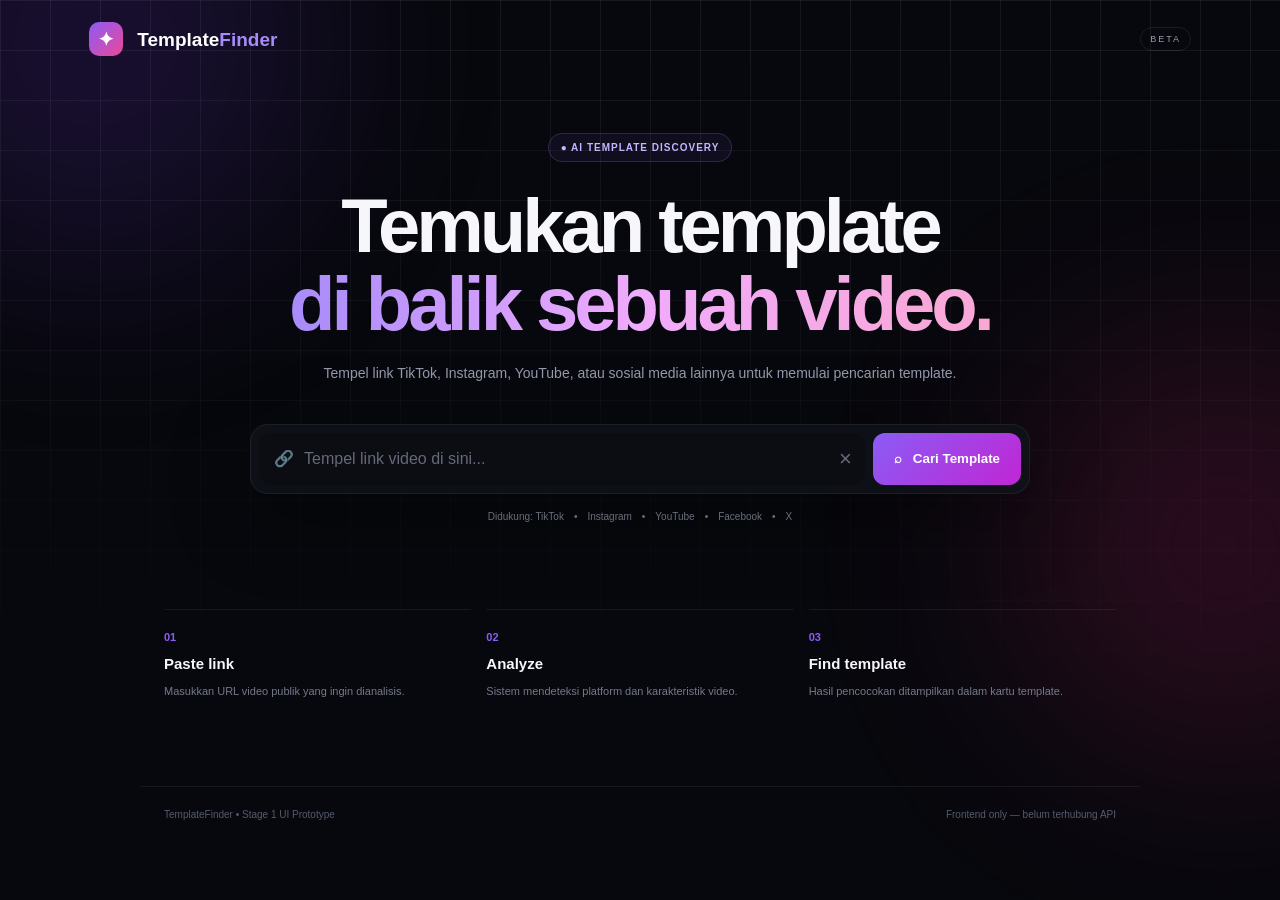
==== index.html @ 98e8b081 "Add files via upload" ====
<!doctype html>
<html lang="id">
<head>
<meta charset="utf-8">
<meta name="viewport" content="width=device-width,initial-scale=1">
<title>TemplateFinder</title>
<link rel="stylesheet" href="style.css">
</head>
<body>
<div class="glow g1"></div><div class="glow g2"></div>
<header><a class="brand" href="#"><b>✦</b> Template<span>Finder</span></a><small>BETA</small></header>
<main>
<section class="hero">
  <div class="badge">● AI TEMPLATE DISCOVERY</div>
  <h1>Temukan template<br><em>di balik sebuah video.</em></h1>
  <p>Tempel link TikTok, Instagram, YouTube, atau sosial media lainnya untuk memulai pencarian template.</p>
  <div class="search">
    <div class="input"><span>🔗</span><input id="url" placeholder="Tempel link video di sini..." autocomplete="off"><button id="clear">×</button></div>
    <button id="find">⌕ &nbsp; Cari Template</button>
  </div>
  <div class="supported">Didukung: TikTok　•　Instagram　•　YouTube　•　Facebook　•　X</div>
</section>

<section id="scanner" class="panel hidden">
  <div class="scanhead"><div><label>VIDEO ANALYZER</label><h2>Menganalisis video...</h2></div><strong id="pct">0%</strong></div>
  <div class="bar"><i id="bar"></i></div>
  <div class="steps"><span id="s1">◌ Membaca URL</span><span id="s2">◌ Mendeteksi platform</span><span id="s3">◌ Menganalisis gaya</span><span id="s4">◌ Mencari template</span></div>
</section>

<section id="results" class="hidden results">
  <div class="resulthead"><div><label>SEARCH RESULTS</label><h2>Template yang ditemukan</h2></div><b id="platform">VIDEO</b></div>
  <article class="match">
    <div class="preview"><span>PREVIEW</span><i>▶</i></div>
    <div class="info">
      <mark>✓ MATCH FOUND</mark><h3 id="name">Cinematic Beat Edit</h3>
      <p>Hasil demo tahap pertama. Pada tahap berikutnya, kartu ini akan terhubung ke backend dan database template.</p>
      <div class="meta"><div><small>KECOCOKAN</small><strong id="score">94%</strong></div><div><small>PLATFORM</small><strong id="tpl">CapCut</strong></div><div><small>JENIS</small><strong>Video Edit</strong></div></div>
      <button id="use">↗ Gunakan Template</button>
    </div>
  </article>
  <h3 class="similarTitle">Template serupa <small>Demo UI</small></h3>
  <div class="cards">
    <article><div class="mini m1"><b>92%</b></div><h4>Velocity Motion</h4><small>CapCut • Beat Edit</small></article>
    <article><div class="mini m2"><b>87%</b></div><h4>Flash Transition</h4><small>CapCut • Trending</small></article>
    <article><div class="mini m3"><b>81%</b></div><h4>Night Cinematic</h4><small>Template • Cinematic</small></article>
  </div>
</section>

<section class="how">
  <article><b>01</b><h3>Paste link</h3><p>Masukkan URL video publik yang ingin dianalisis.</p></article>
  <article><b>02</b><h3>Analyze</h3><p>Sistem mendeteksi platform dan karakteristik video.</p></article>
  <article><b>03</b><h3>Find template</h3><p>Hasil pencocokan ditampilkan dalam kartu template.</p></article>
</section>
</main>
<footer>TemplateFinder • Stage 1 UI Prototype <span>Frontend only — belum terhubung API</span></footer>
<div id="toast"></div>
<script src="script.js"></script>
</body>
</html>
---- style.css ----
*{box-sizing:border-box}body{margin:0;background:#07080d;color:#f7f7fb;font-family:Inter,Arial,sans-serif;min-height:100vh}body:before{content:"";position:fixed;inset:0;z-index:-2;background-image:linear-gradient(#fff1 1px,transparent 1px),linear-gradient(90deg,#fff1 1px,transparent 1px);background-size:50px 50px;mask-image:linear-gradient(#000,transparent 80%)}.glow{position:fixed;width:430px;height:430px;border-radius:50%;filter:blur(110px);opacity:.17;z-index:-1}.g1{background:#7c3aed;top:-170px;left:-120px}.g2{background:#db2777;right:-160px;top:330px}header{height:78px;max-width:1150px;margin:auto;padding:0 24px;display:flex;align-items:center;justify-content:space-between}.brand{color:#fff;text-decoration:none;font-size:19px;font-weight:800}.brand b{display:inline-grid;place-items:center;width:34px;height:34px;border-radius:10px;background:linear-gradient(135deg,#8b5cf6,#ec4899);margin-right:9px}.brand span{color:#a78bfa}header small{font-size:9px;letter-spacing:2px;color:#969bad;border:1px solid #ffffff16;border-radius:20px;padding:6px 9px}main{max-width:1000px;margin:auto;padding:55px 24px 75px}.hero{text-align:center;max-width:850px;margin:auto}.badge{display:inline-block;color:#c4b5fd;background:#8b5cf612;border:1px solid #a78bfa33;padding:8px 12px;border-radius:30px;font-size:10px;font-weight:800;letter-spacing:1px}.hero h1{font-size:clamp(42px,7vw,76px);line-height:1.02;letter-spacing:-4px;margin:25px 0 20px}.hero h1 em{font-style:normal;color:transparent;background:linear-gradient(90deg,#a78bfa,#f0abfc,#f9a8d4);background-clip:text}.hero>p{max-width:650px;margin:auto;color:#9298aa;line-height:1.7;font-size:14px}.search{display:flex;gap:8px;max-width:780px;margin:38px auto 16px;padding:8px;background:#10121ae8;border:1px solid #ffffff10;border-radius:18px;box-shadow:0 20px 80px #0006}.input{display:flex;align-items:center;flex:1;background:#0b0d13;border-radius:12px;border:1px solid transparent}.input:focus-within{border-color:#a78bfa55}.input span{padding-left:14px;opacity:.65}.input input{width:100%;padding:16px 10px;background:none;border:0;outline:0;color:white;font:inherit}.input input::placeholder{color:#646979}.input button{border:0;background:none;color:#656979;font-size:22px;padding:0 12px;cursor:pointer}.search>#find{border:0;border-radius:12px;padding:0 21px;background:linear-gradient(135deg,#8b5cf6,#c026d3);color:#fff;font-weight:800;cursor:pointer;min-height:52px}.supported{font-size:10px;color:#686e7e}.panel,.match{background:#10121ad9;border:1px solid #ffffff10;border-radius:20px}.panel{margin:70px auto 0;padding:25px;max-width:900px}.scanhead,.resulthead{display:flex;justify-content:space-between;align-items:end}.panel label,.results label{font-size:10px;letter-spacing:1.8px;color:#9b8bea;font-weight:800}.panel h2,.results h2{font-size:24px;margin:7px 0 0}.panel strong{font-size:24px}.bar{height:7px;background:#222532;border-radius:99px;margin:20px 0;overflow:hidden}.bar i{display:block;height:100%;width:0;background:linear-gradient(90deg,#8b5cf6,#ec4899);transition:.25s}.steps{display:grid;grid-template-columns:repeat(4,1fr);gap:8px;color:#686d7c;font-size:10px}.steps .active{color:#c4b5fd}.hidden{display:none!important}.results{max-width:900px;margin:70px auto 0}.resulthead{margin-bottom:18px}.resulthead>b,mark{font-size:9px;letter-spacing:1px;border-radius:20px;padding:7px 10px;background:#8b5cf612;color:#bba9ff;border:1px solid #8b5cf633}.match{display:grid;grid-template-columns:340px 1fr;gap:25px;padding:16px}.preview{min-height:360px;border-radius:14px;position:relative;overflow:hidden;background:linear-gradient(145deg,#17122c,#40134d 52%,#0c132b)}.preview:after{content:"";position:absolute;inset:0;background:radial-gradient(circle at 25% 30%,#c4b5fccc,transparent 4%),radial-gradient(circle at 70% 55%,#ec4899aa,transparent 20%),linear-gradient(120deg,transparent 30%,#fff1 31%,transparent 34%)}.preview>span{position:absolute;z-index:1;top:12px;left:12px;background:#0007;padding:6px 8px;border-radius:6px;font-size:9px;letter-spacing:1px}.preview i{position:absolute;z-index:1;inset:0;margin:auto;width:55px;height:55px;display:grid;place-items:center;border-radius:50%;background:#0007;font-style:normal}.info{padding:12px 5px}.info h3{font-size:27px;margin:18px 0 8px}.info p{color:#9298aa;font-size:13px;line-height:1.7}.meta{display:flex;gap:35px;margin:25px 0}.meta div{display:flex;flex-direction:column;gap:6px}.meta small{font-size:8px;color:#696e7d}.meta strong{font-size:14px}.info button{border:0;border-radius:11px;padding:13px 17px;background:#f4f1ff;color:#17131f;font-weight:800;cursor:pointer}.similarTitle{margin:40px 0 15px;font-size:17px}.similarTitle small{float:right;color:#6e7281;font-size:10px;font-weight:400}.cards{display:grid;grid-template-columns:repeat(3,1fr);gap:14px}.cards article{background:#10121ad9;border:1px solid #ffffff10;border-radius:15px;padding:9px}.mini{height:150px;border-radius:10px;position:relative;background:linear-gradient(145deg,#15182b,#59306c)}.m2{background:linear-gradient(145deg,#10283a,#742e55)}.m3{background:linear-gradient(145deg,#101724,#403c72)}.mini b{position:absolute;right:8px;top:8px;background:#0007;padding:5px 7px;border-radius:6px;font-size:10px}.cards h4{font-size:13px;margin:11px 4px 5px}.cards small{color:#777c8b;font-size:10px;margin:0 4px 7px;display:block}.how{display:grid;grid-template-columns:repeat(3,1fr);gap:15px;margin:85px auto 0}.how article{border-top:1px solid #ffffff10;padding-top:17px}.how b{color:#8b5cf6;font-size:11px}.how h3{font-size:15px;margin:10px 0 7px}.how p{color:#74798a;font-size:11px;line-height:1.6}footer{border-top:1px solid #ffffff10;max-width:1000px;margin:auto;padding:22px 24px 35px;color:#555b6c;font-size:10px;display:flex;justify-content:space-between}#toast{position:fixed;bottom:25px;left:50%;transform:translate(-50%,20px);opacity:0;background:#f5f2ff;color:#17131f;padding:11px 16px;border-radius:10px;font-size:12px;font-weight:700;transition:.25s;pointer-events:none}#toast.show{opacity:1;transform:translate(-50%,0)}@media(max-width:700px){main{padding-top:35px}.hero h1{letter-spacing:-2.5px}.search{flex-direction:column;background:transparent;border:0;box-shadow:none;padding:0}.input{min-height:56px;border:1px solid #ffffff10}.search>#find{min-height:52px}.steps{grid-template-columns:1fr 1fr;line-height:1.4}.match{grid-template-columns:1fr}.preview{min-height:300px}.cards{grid-template-columns:1fr 1fr}.cards article:last-child{display:none}.how{grid-template-columns:1fr;gap:24px;margin-top:60px}footer{flex-direction:column;gap:8px}.meta{gap:18px}.info h3{font-size:23px}}
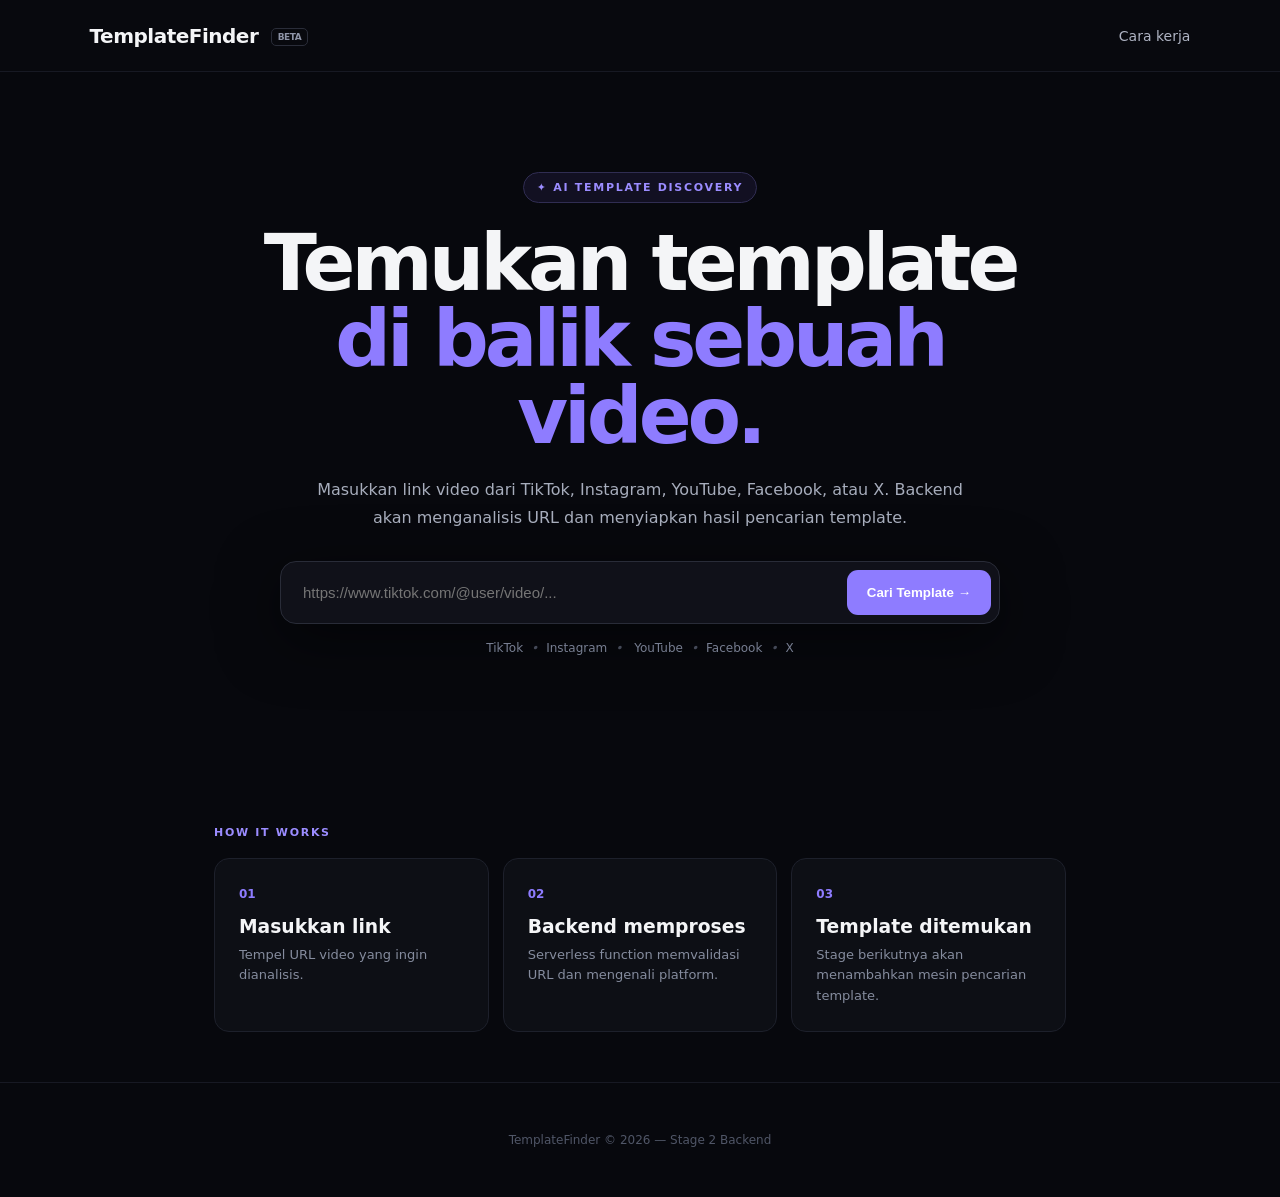
==== commit d6460d52: "Add files via upload" ====
--- a/index.html
+++ b/index.html
@@ -1,59 +1,80 @@
-<!doctype html>
+<!DOCTYPE html>
 <html lang="id">
 <head>
-<meta charset="utf-8">
-<meta name="viewport" content="width=device-width,initial-scale=1">
-<title>TemplateFinder</title>
-<link rel="stylesheet" href="style.css">
+  <meta charset="UTF-8">
+  <meta name="viewport" content="width=device-width, initial-scale=1.0">
+  <title>TemplateFinder — AI Template Discovery</title>
+  <link rel="stylesheet" href="style.css">
 </head>
 <body>
-<div class="glow g1"></div><div class="glow g2"></div>
-<header><a class="brand" href="#"><b>✦</b> Template<span>Finder</span></a><small>BETA</small></header>
-<main>
-<section class="hero">
-  <div class="badge">● AI TEMPLATE DISCOVERY</div>
-  <h1>Temukan template<br><em>di balik sebuah video.</em></h1>
-  <p>Tempel link TikTok, Instagram, YouTube, atau sosial media lainnya untuk memulai pencarian template.</p>
-  <div class="search">
-    <div class="input"><span>🔗</span><input id="url" placeholder="Tempel link video di sini..." autocomplete="off"><button id="clear">×</button></div>
-    <button id="find">⌕ &nbsp; Cari Template</button>
-  </div>
-  <div class="supported">Didukung: TikTok　•　Instagram　•　YouTube　•　Facebook　•　X</div>
-</section>
+  <header class="header">
+    <div class="brand">TemplateFinder <span>BETA</span></div>
+    <a href="#how" class="header-link">Cara kerja</a>
+  </header>
 
-<section id="scanner" class="panel hidden">
-  <div class="scanhead"><div><label>VIDEO ANALYZER</label><h2>Menganalisis video...</h2></div><strong id="pct">0%</strong></div>
-  <div class="bar"><i id="bar"></i></div>
-  <div class="steps"><span id="s1">◌ Membaca URL</span><span id="s2">◌ Mendeteksi platform</span><span id="s3">◌ Menganalisis gaya</span><span id="s4">◌ Mencari template</span></div>
-</section>
+  <main>
+    <section class="hero">
+      <div class="badge">✦ AI TEMPLATE DISCOVERY</div>
+      <h1>Temukan template<br><span>di balik sebuah video.</span></h1>
+      <p class="subtitle">
+        Masukkan link video dari TikTok, Instagram, YouTube, Facebook, atau X.
+        Backend akan menganalisis URL dan menyiapkan hasil pencarian template.
+      </p>
 
-<section id="results" class="hidden results">
-  <div class="resulthead"><div><label>SEARCH RESULTS</label><h2>Template yang ditemukan</h2></div><b id="platform">VIDEO</b></div>
-  <article class="match">
-    <div class="preview"><span>PREVIEW</span><i>▶</i></div>
-    <div class="info">
-      <mark>✓ MATCH FOUND</mark><h3 id="name">Cinematic Beat Edit</h3>
-      <p>Hasil demo tahap pertama. Pada tahap berikutnya, kartu ini akan terhubung ke backend dan database template.</p>
-      <div class="meta"><div><small>KECOCOKAN</small><strong id="score">94%</strong></div><div><small>PLATFORM</small><strong id="tpl">CapCut</strong></div><div><small>JENIS</small><strong>Video Edit</strong></div></div>
-      <button id="use">↗ Gunakan Template</button>
-    </div>
-  </article>
-  <h3 class="similarTitle">Template serupa <small>Demo UI</small></h3>
-  <div class="cards">
-    <article><div class="mini m1"><b>92%</b></div><h4>Velocity Motion</h4><small>CapCut • Beat Edit</small></article>
-    <article><div class="mini m2"><b>87%</b></div><h4>Flash Transition</h4><small>CapCut • Trending</small></article>
-    <article><div class="mini m3"><b>81%</b></div><h4>Night Cinematic</h4><small>Template • Cinematic</small></article>
-  </div>
-</section>
+      <form id="finderForm" class="search-box">
+        <input id="videoUrl" type="url" placeholder="https://www.tiktok.com/@user/video/..." autocomplete="off" required>
+        <button id="findBtn" type="submit">Cari Template <span>→</span></button>
+      </form>
 
-<section class="how">
-  <article><b>01</b><h3>Paste link</h3><p>Masukkan URL video publik yang ingin dianalisis.</p></article>
-  <article><b>02</b><h3>Analyze</h3><p>Sistem mendeteksi platform dan karakteristik video.</p></article>
-  <article><b>03</b><h3>Find template</h3><p>Hasil pencocokan ditampilkan dalam kartu template.</p></article>
-</section>
-</main>
-<footer>TemplateFinder • Stage 1 UI Prototype <span>Frontend only — belum terhubung API</span></footer>
-<div id="toast"></div>
-<script src="script.js"></script>
+      <div class="platforms">
+        <span>TikTok</span><i>•</i><span>Instagram</span><i>•</i>
+        <span>YouTube</span><i>•</i><span>Facebook</span><i>•</i><span>X</span>
+      </div>
+      <p id="error" class="error"></p>
+    </section>
+
+    <section id="scanner" class="scanner hidden">
+      <div class="section-label">ANALYZING VIDEO</div>
+      <div class="progress-wrap"><div id="progress" class="progress"></div></div>
+      <div class="scan-steps">
+        <div class="scan-step active" data-step="1"><b>01</b><span>Validasi URL</span></div>
+        <div class="scan-step" data-step="2"><b>02</b><span>Identifikasi platform</span></div>
+        <div class="scan-step" data-step="3"><b>03</b><span>Siapkan pencarian template</span></div>
+      </div>
+    </section>
+
+    <section id="result" class="result hidden">
+      <div class="section-label">ANALYSIS RESULT</div>
+      <div class="result-card">
+        <div class="result-icon">✓</div>
+        <div class="result-main">
+          <p class="muted">Platform terdeteksi</p>
+          <h2 id="platform">—</h2>
+          <p id="message" class="result-message">—</p>
+          <div class="chips">
+            <span id="templateStatus">READY FOR STAGE 3</span>
+            <span id="videoHost">—</span>
+          </div>
+        </div>
+      </div>
+      <div class="notice">
+        <strong>Stage 2 aktif.</strong>
+        Backend sekarang menerima URL melalui <code>/api/analyze</code>.
+        Pencarian template asli akan dihubungkan pada Stage 3 menggunakan sumber/API yang diizinkan.
+      </div>
+    </section>
+
+    <section id="how" class="how">
+      <div class="section-label">HOW IT WORKS</div>
+      <div class="how-grid">
+        <article><b>01</b><h3>Masukkan link</h3><p>Tempel URL video yang ingin dianalisis.</p></article>
+        <article><b>02</b><h3>Backend memproses</h3><p>Serverless function memvalidasi URL dan mengenali platform.</p></article>
+        <article><b>03</b><h3>Template ditemukan</h3><p>Stage berikutnya akan menambahkan mesin pencarian template.</p></article>
+      </div>
+    </section>
+  </main>
+
+  <footer>TemplateFinder © 2026 — Stage 2 Backend</footer>
+  <script src="script.js"></script>
 </body>
 </html>
--- a/style.css
+++ b/style.css
@@ -1 +1 @@
-*{box-sizing:border-box}body{margin:0;background:#07080d;color:#f7f7fb;font-family:Inter,Arial,sans-serif;min-height:100vh}body:before{content:"";position:fixed;inset:0;z-index:-2;background-image:linear-gradient(#fff1 1px,transparent 1px),linear-gradient(90deg,#fff1 1px,transparent 1px);background-size:50px 50px;mask-image:linear-gradient(#000,transparent 80%)}.glow{position:fixed;width:430px;height:430px;border-radius:50%;filter:blur(110px);opacity:.17;z-index:-1}.g1{background:#7c3aed;top:-170px;left:-120px}.g2{background:#db2777;right:-160px;top:330px}header{height:78px;max-width:1150px;margin:auto;padding:0 24px;display:flex;align-items:center;justify-content:space-between}.brand{color:#fff;text-decoration:none;font-size:19px;font-weight:800}.brand b{display:inline-grid;place-items:center;width:34px;height:34px;border-radius:10px;background:linear-gradient(135deg,#8b5cf6,#ec4899);margin-right:9px}.brand span{color:#a78bfa}header small{font-size:9px;letter-spacing:2px;color:#969bad;border:1px solid #ffffff16;border-radius:20px;padding:6px 9px}main{max-width:1000px;margin:auto;padding:55px 24px 75px}.hero{text-align:center;max-width:850px;margin:auto}.badge{display:inline-block;color:#c4b5fd;background:#8b5cf612;border:1px solid #a78bfa33;padding:8px 12px;border-radius:30px;font-size:10px;font-weight:800;letter-spacing:1px}.hero h1{font-size:clamp(42px,7vw,76px);line-height:1.02;letter-spacing:-4px;margin:25px 0 20px}.hero h1 em{font-style:normal;color:transparent;background:linear-gradient(90deg,#a78bfa,#f0abfc,#f9a8d4);background-clip:text}.hero>p{max-width:650px;margin:auto;color:#9298aa;line-height:1.7;font-size:14px}.search{display:flex;gap:8px;max-width:780px;margin:38px auto 16px;padding:8px;background:#10121ae8;border:1px solid #ffffff10;border-radius:18px;box-shadow:0 20px 80px #0006}.input{display:flex;align-items:center;flex:1;background:#0b0d13;border-radius:12px;border:1px solid transparent}.input:focus-within{border-color:#a78bfa55}.input span{padding-left:14px;opacity:.65}.input input{width:100%;padding:16px 10px;background:none;border:0;outline:0;color:white;font:inherit}.input input::placeholder{color:#646979}.input button{border:0;background:none;color:#656979;font-size:22px;padding:0 12px;cursor:pointer}.search>#find{border:0;border-radius:12px;padding:0 21px;background:linear-gradient(135deg,#8b5cf6,#c026d3);color:#fff;font-weight:800;cursor:pointer;min-height:52px}.supported{font-size:10px;color:#686e7e}.panel,.match{background:#10121ad9;border:1px solid #ffffff10;border-radius:20px}.panel{margin:70px auto 0;padding:25px;max-width:900px}.scanhead,.resulthead{display:flex;justify-content:space-between;align-items:end}.panel label,.results label{font-size:10px;letter-spacing:1.8px;color:#9b8bea;font-weight:800}.panel h2,.results h2{font-size:24px;margin:7px 0 0}.panel strong{font-size:24px}.bar{height:7px;background:#222532;border-radius:99px;margin:20px 0;overflow:hidden}.bar i{display:block;height:100%;width:0;background:linear-gradient(90deg,#8b5cf6,#ec4899);transition:.25s}.steps{display:grid;grid-template-columns:repeat(4,1fr);gap:8px;color:#686d7c;font-size:10px}.steps .active{color:#c4b5fd}.hidden{display:none!important}.results{max-width:900px;margin:70px auto 0}.resulthead{margin-bottom:18px}.resulthead>b,mark{font-size:9px;letter-spacing:1px;border-radius:20px;padding:7px 10px;background:#8b5cf612;color:#bba9ff;border:1px solid #8b5cf633}.match{display:grid;grid-template-columns:340px 1fr;gap:25px;padding:16px}.preview{min-height:360px;border-radius:14px;position:relative;overflow:hidden;background:linear-gradient(145deg,#17122c,#40134d 52%,#0c132b)}.preview:after{content:"";position:absolute;inset:0;background:radial-gradient(circle at 25% 30%,#c4b5fccc,transparent 4%),radial-gradient(circle at 70% 55%,#ec4899aa,transparent 20%),linear-gradient(120deg,transparent 30%,#fff1 31%,transparent 34%)}.preview>span{position:absolute;z-index:1;top:12px;left:12px;background:#0007;padding:6px 8px;border-radius:6px;font-size:9px;letter-spacing:1px}.preview i{position:absolute;z-index:1;inset:0;margin:auto;width:55px;height:55px;display:grid;place-items:center;border-radius:50%;background:#0007;font-style:normal}.info{padding:12px 5px}.info h3{font-size:27px;margin:18px 0 8px}.info p{color:#9298aa;font-size:13px;line-height:1.7}.meta{display:flex;gap:35px;margin:25px 0}.meta div{display:flex;flex-direction:column;gap:6px}.meta small{font-size:8px;color:#696e7d}.meta strong{font-size:14px}.info button{border:0;border-radius:11px;padding:13px 17px;background:#f4f1ff;color:#17131f;font-weight:800;cursor:pointer}.similarTitle{margin:40px 0 15px;font-size:17px}.similarTitle small{float:right;color:#6e7281;font-size:10px;font-weight:400}.cards{display:grid;grid-template-columns:repeat(3,1fr);gap:14px}.cards article{background:#10121ad9;border:1px solid #ffffff10;border-radius:15px;padding:9px}.mini{height:150px;border-radius:10px;position:relative;background:linear-gradient(145deg,#15182b,#59306c)}.m2{background:linear-gradient(145deg,#10283a,#742e55)}.m3{background:linear-gradient(145deg,#101724,#403c72)}.mini b{position:absolute;right:8px;top:8px;background:#0007;padding:5px 7px;border-radius:6px;font-size:10px}.cards h4{font-size:13px;margin:11px 4px 5px}.cards small{color:#777c8b;font-size:10px;margin:0 4px 7px;display:block}.how{display:grid;grid-template-columns:repeat(3,1fr);gap:15px;margin:85px auto 0}.how article{border-top:1px solid #ffffff10;padding-top:17px}.how b{color:#8b5cf6;font-size:11px}.how h3{font-size:15px;margin:10px 0 7px}.how p{color:#74798a;font-size:11px;line-height:1.6}footer{border-top:1px solid #ffffff10;max-width:1000px;margin:auto;padding:22px 24px 35px;color:#555b6c;font-size:10px;display:flex;justify-content:space-between}#toast{position:fixed;bottom:25px;left:50%;transform:translate(-50%,20px);opacity:0;background:#f5f2ff;color:#17131f;padding:11px 16px;border-radius:10px;font-size:12px;font-weight:700;transition:.25s;pointer-events:none}#toast.show{opacity:1;transform:translate(-50%,0)}@media(max-width:700px){main{padding-top:35px}.hero h1{letter-spacing:-2.5px}.search{flex-direction:column;background:transparent;border:0;box-shadow:none;padding:0}.input{min-height:56px;border:1px solid #ffffff10}.search>#find{min-height:52px}.steps{grid-template-columns:1fr 1fr;line-height:1.4}.match{grid-template-columns:1fr}.preview{min-height:300px}.cards{grid-template-columns:1fr 1fr}.cards article:last-child{display:none}.how{grid-template-columns:1fr;gap:24px;margin-top:60px}footer{flex-direction:column;gap:8px}.meta{gap:18px}.info h3{font-size:23px}}
+*{box-sizing:border-box}html{scroll-behavior:smooth}body{margin:0;background:#07080d;color:#f4f5f7;font-family:Inter,system-ui,-apple-system,Segoe UI,sans-serif}.header{height:72px;padding:0 7%;display:flex;align-items:center;justify-content:space-between;border-bottom:1px solid #171923;background:#08090e}.brand{font-size:20px;font-weight:800;letter-spacing:-.5px}.brand span{font-size:9px;color:#8e94a7;border:1px solid #2a2d39;padding:3px 6px;border-radius:5px;margin-left:6px;vertical-align:middle}.header-link{color:#aeb3c2;text-decoration:none;font-size:14px}.hero{max-width:900px;margin:0 auto;padding:100px 24px 70px;text-align:center}.badge,.section-label{display:inline-block;color:#9b8cff;font-size:11px;font-weight:800;letter-spacing:1.7px}.badge{padding:8px 13px;border:1px solid #302d52;border-radius:999px;background:#121022}.hero h1{font-size:clamp(42px,7vw,78px);line-height:.98;letter-spacing:-4px;margin:22px 0}.hero h1 span{color:#8e7cff}.subtitle{max-width:680px;margin:0 auto 30px;color:#a7adbc;line-height:1.7;font-size:16px}.search-box{display:flex;gap:10px;max-width:720px;margin:auto;padding:8px;background:#101119;border:1px solid #292c38;border-radius:16px;box-shadow:0 15px 60px #0008}.search-box input{flex:1;min-width:0;background:transparent;border:0;outline:0;color:#fff;padding:14px;font-size:15px}.search-box button{border:0;border-radius:11px;padding:0 20px;background:#8e7cff;color:#fff;font-weight:800;cursor:pointer}.search-box button:disabled{opacity:.55;cursor:wait}.platforms{margin-top:17px;color:#777e91;font-size:12px}.platforms i{margin:0 8px;color:#444957}.error{min-height:20px;color:#ff7373;font-size:13px}.scanner,.result,.how{max-width:900px;margin:0 auto;padding:50px 24px}.progress-wrap{height:6px;background:#171923;border-radius:99px;margin:18px 0 25px;overflow:hidden}.progress{height:100%;width:0;background:#8e7cff;transition:width .4s}.scan-steps{display:grid;grid-template-columns:repeat(3,1fr);gap:12px}.scan-step{padding:18px;background:#0e1017;border:1px solid #1c1f2a;border-radius:13px;color:#555d70}.scan-step b{display:block;font-size:11px;margin-bottom:8px}.scan-step.active{color:#eee;border-color:#3b3760}.hidden{display:none}.result-card{display:flex;gap:18px;margin-top:18px;padding:24px;border:1px solid #242735;border-radius:18px;background:linear-gradient(145deg,#11131c,#0b0d13)}.result-icon{width:46px;height:46px;display:grid;place-items:center;border-radius:13px;background:#211e3b;color:#a99dff;font-size:22px}.muted{color:#747b8d;font-size:12px;margin:0 0 5px}.result h2{margin:0 0 8px;font-size:27px}.result-message{color:#b3b8c6;margin:0;line-height:1.6}.chips{display:flex;gap:8px;margin-top:15px;flex-wrap:wrap}.chips span{font-size:10px;font-weight:800;letter-spacing:.8px;color:#a99dff;border:1px solid #353052;border-radius:999px;padding:7px 10px}.notice{margin-top:12px;padding:16px;border-radius:13px;background:#0c0e15;color:#9198aa;line-height:1.6;font-size:13px}.notice strong{color:#fff}.notice code{color:#c3bcff}.how-grid{display:grid;grid-template-columns:repeat(3,1fr);gap:14px;margin-top:18px}.how-grid article{padding:24px;border:1px solid #1d202b;border-radius:15px;background:#0d0f15}.how-grid b{color:#8e7cff;font-size:12px}.how-grid h3{margin:14px 0 8px}.how-grid p{color:#858c9e;line-height:1.6;font-size:13px;margin:0}footer{text-align:center;color:#505667;font-size:12px;padding:50px 20px;border-top:1px solid #171923}@media(max-width:650px){.hero{padding-top:70px}.hero h1{letter-spacing:-2.5px}.search-box{flex-direction:column}.search-box button{height:48px}.scan-steps,.how-grid{grid-template-columns:1fr}.header{padding:0 5%}.header-link{display:none}}
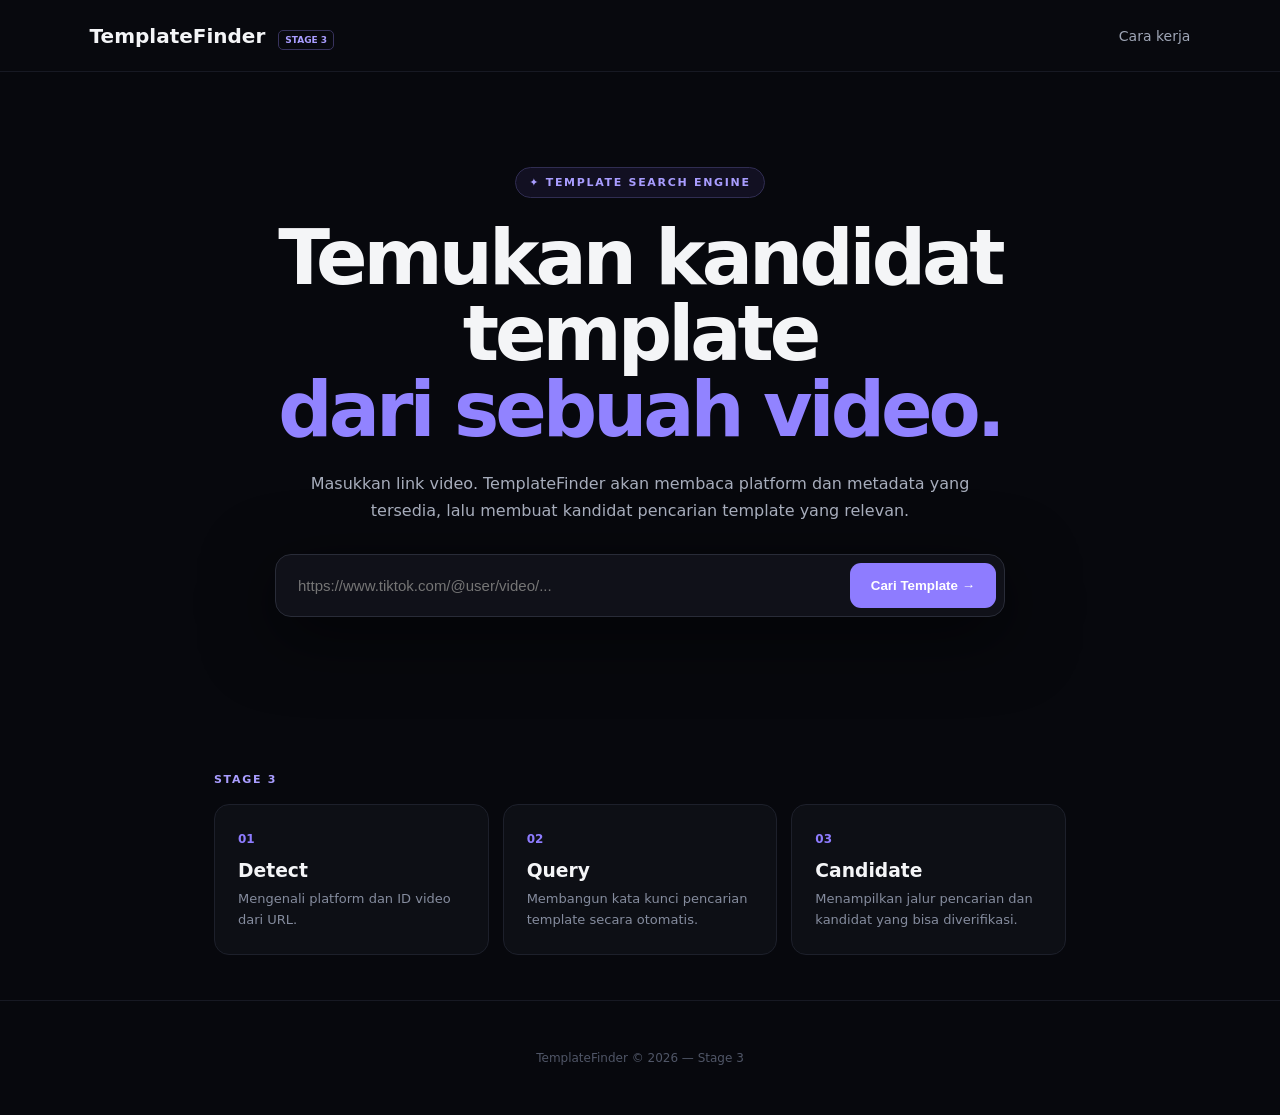
==== commit 174d6ba2: "Add files via upload" ====
--- a/index.html
+++ b/index.html
@@ -3,78 +3,78 @@
 <head>
   <meta charset="UTF-8">
   <meta name="viewport" content="width=device-width, initial-scale=1.0">
-  <title>TemplateFinder — AI Template Discovery</title>
+  <title>TemplateFinder — Template Search Engine</title>
   <link rel="stylesheet" href="style.css">
 </head>
 <body>
-  <header class="header">
-    <div class="brand">TemplateFinder <span>BETA</span></div>
-    <a href="#how" class="header-link">Cara kerja</a>
-  </header>
+<header class="header">
+  <div class="brand">TemplateFinder <span>STAGE 3</span></div>
+  <a href="#how">Cara kerja</a>
+</header>
 
-  <main>
-    <section class="hero">
-      <div class="badge">✦ AI TEMPLATE DISCOVERY</div>
-      <h1>Temukan template<br><span>di balik sebuah video.</span></h1>
-      <p class="subtitle">
-        Masukkan link video dari TikTok, Instagram, YouTube, Facebook, atau X.
-        Backend akan menganalisis URL dan menyiapkan hasil pencarian template.
-      </p>
+<main>
+<section class="hero">
+  <div class="badge">✦ TEMPLATE SEARCH ENGINE</div>
+  <h1>Temukan kandidat template<br><span>dari sebuah video.</span></h1>
+  <p class="subtitle">
+    Masukkan link video. TemplateFinder akan membaca platform dan metadata yang tersedia,
+    lalu membuat kandidat pencarian template yang relevan.
+  </p>
 
-      <form id="finderForm" class="search-box">
-        <input id="videoUrl" type="url" placeholder="https://www.tiktok.com/@user/video/..." autocomplete="off" required>
-        <button id="findBtn" type="submit">Cari Template <span>→</span></button>
-      </form>
+  <form id="finderForm" class="search-box">
+    <input id="videoUrl" type="url" placeholder="https://www.tiktok.com/@user/video/..." required>
+    <button id="findBtn" type="submit">Cari Template <span>→</span></button>
+  </form>
+  <p id="error" class="error"></p>
+</section>
 
-      <div class="platforms">
-        <span>TikTok</span><i>•</i><span>Instagram</span><i>•</i>
-        <span>YouTube</span><i>•</i><span>Facebook</span><i>•</i><span>X</span>
-      </div>
-      <p id="error" class="error"></p>
-    </section>
+<section id="scanner" class="scanner hidden">
+  <div class="section-label">SEARCHING CANDIDATES</div>
+  <div class="progress-wrap"><div id="progress"></div></div>
+  <div class="scan-steps">
+    <div class="scan-step active" data-step="1"><b>01</b><span>Validasi video</span></div>
+    <div class="scan-step" data-step="2"><b>02</b><span>Ambil metadata</span></div>
+    <div class="scan-step" data-step="3"><b>03</b><span>Bangun query template</span></div>
+  </div>
+</section>
 
-    <section id="scanner" class="scanner hidden">
-      <div class="section-label">ANALYZING VIDEO</div>
-      <div class="progress-wrap"><div id="progress" class="progress"></div></div>
-      <div class="scan-steps">
-        <div class="scan-step active" data-step="1"><b>01</b><span>Validasi URL</span></div>
-        <div class="scan-step" data-step="2"><b>02</b><span>Identifikasi platform</span></div>
-        <div class="scan-step" data-step="3"><b>03</b><span>Siapkan pencarian template</span></div>
-      </div>
-    </section>
+<section id="result" class="result hidden">
+  <div class="section-label">SEARCH RESULT</div>
+  <div class="source-card">
+    <div class="source-icon">✓</div>
+    <div>
+      <small>PLATFORM</small>
+      <h2 id="platform">—</h2>
+      <p id="sourceMessage">—</p>
+    </div>
+  </div>
 
-    <section id="result" class="result hidden">
-      <div class="section-label">ANALYSIS RESULT</div>
-      <div class="result-card">
-        <div class="result-icon">✓</div>
-        <div class="result-main">
-          <p class="muted">Platform terdeteksi</p>
-          <h2 id="platform">—</h2>
-          <p id="message" class="result-message">—</p>
-          <div class="chips">
-            <span id="templateStatus">READY FOR STAGE 3</span>
-            <span id="videoHost">—</span>
-          </div>
-        </div>
-      </div>
-      <div class="notice">
-        <strong>Stage 2 aktif.</strong>
-        Backend sekarang menerima URL melalui <code>/api/analyze</code>.
-        Pencarian template asli akan dihubungkan pada Stage 3 menggunakan sumber/API yang diizinkan.
-      </div>
-    </section>
+  <div class="query-card">
+    <small>GENERATED SEARCH QUERY</small>
+    <div id="query" class="query">—</div>
+    <button id="copyQuery">Copy Query</button>
+  </div>
 
-    <section id="how" class="how">
-      <div class="section-label">HOW IT WORKS</div>
-      <div class="how-grid">
-        <article><b>01</b><h3>Masukkan link</h3><p>Tempel URL video yang ingin dianalisis.</p></article>
-        <article><b>02</b><h3>Backend memproses</h3><p>Serverless function memvalidasi URL dan mengenali platform.</p></article>
-        <article><b>03</b><h3>Template ditemukan</h3><p>Stage berikutnya akan menambahkan mesin pencarian template.</p></article>
-      </div>
-    </section>
-  </main>
+  <div class="candidate-grid" id="candidates"></div>
 
-  <footer>TemplateFinder © 2026 — Stage 2 Backend</footer>
-  <script src="script.js"></script>
+  <div class="notice">
+    <strong>Catatan Stage 3:</strong> sistem ini membuat kandidat pencarian berdasarkan URL dan
+    metadata yang tersedia. Untuk pencocokan video-ke-template secara otomatis, Stage 4 akan
+    menambahkan analisis visual/audio dan koneksi ke provider template yang memiliki API/akses yang sah.
+  </div>
+</section>
+
+<section id="how" class="how">
+  <div class="section-label">STAGE 3</div>
+  <div class="how-grid">
+    <article><b>01</b><h3>Detect</h3><p>Mengenali platform dan ID video dari URL.</p></article>
+    <article><b>02</b><h3>Query</h3><p>Membangun kata kunci pencarian template secara otomatis.</p></article>
+    <article><b>03</b><h3>Candidate</h3><p>Menampilkan jalur pencarian dan kandidat yang bisa diverifikasi.</p></article>
+  </div>
+</section>
+</main>
+
+<footer>TemplateFinder © 2026 — Stage 3</footer>
+<script src="script.js"></script>
 </body>
 </html>
--- a/style.css
+++ b/style.css
@@ -1 +1 @@
-*{box-sizing:border-box}html{scroll-behavior:smooth}body{margin:0;background:#07080d;color:#f4f5f7;font-family:Inter,system-ui,-apple-system,Segoe UI,sans-serif}.header{height:72px;padding:0 7%;display:flex;align-items:center;justify-content:space-between;border-bottom:1px solid #171923;background:#08090e}.brand{font-size:20px;font-weight:800;letter-spacing:-.5px}.brand span{font-size:9px;color:#8e94a7;border:1px solid #2a2d39;padding:3px 6px;border-radius:5px;margin-left:6px;vertical-align:middle}.header-link{color:#aeb3c2;text-decoration:none;font-size:14px}.hero{max-width:900px;margin:0 auto;padding:100px 24px 70px;text-align:center}.badge,.section-label{display:inline-block;color:#9b8cff;font-size:11px;font-weight:800;letter-spacing:1.7px}.badge{padding:8px 13px;border:1px solid #302d52;border-radius:999px;background:#121022}.hero h1{font-size:clamp(42px,7vw,78px);line-height:.98;letter-spacing:-4px;margin:22px 0}.hero h1 span{color:#8e7cff}.subtitle{max-width:680px;margin:0 auto 30px;color:#a7adbc;line-height:1.7;font-size:16px}.search-box{display:flex;gap:10px;max-width:720px;margin:auto;padding:8px;background:#101119;border:1px solid #292c38;border-radius:16px;box-shadow:0 15px 60px #0008}.search-box input{flex:1;min-width:0;background:transparent;border:0;outline:0;color:#fff;padding:14px;font-size:15px}.search-box button{border:0;border-radius:11px;padding:0 20px;background:#8e7cff;color:#fff;font-weight:800;cursor:pointer}.search-box button:disabled{opacity:.55;cursor:wait}.platforms{margin-top:17px;color:#777e91;font-size:12px}.platforms i{margin:0 8px;color:#444957}.error{min-height:20px;color:#ff7373;font-size:13px}.scanner,.result,.how{max-width:900px;margin:0 auto;padding:50px 24px}.progress-wrap{height:6px;background:#171923;border-radius:99px;margin:18px 0 25px;overflow:hidden}.progress{height:100%;width:0;background:#8e7cff;transition:width .4s}.scan-steps{display:grid;grid-template-columns:repeat(3,1fr);gap:12px}.scan-step{padding:18px;background:#0e1017;border:1px solid #1c1f2a;border-radius:13px;color:#555d70}.scan-step b{display:block;font-size:11px;margin-bottom:8px}.scan-step.active{color:#eee;border-color:#3b3760}.hidden{display:none}.result-card{display:flex;gap:18px;margin-top:18px;padding:24px;border:1px solid #242735;border-radius:18px;background:linear-gradient(145deg,#11131c,#0b0d13)}.result-icon{width:46px;height:46px;display:grid;place-items:center;border-radius:13px;background:#211e3b;color:#a99dff;font-size:22px}.muted{color:#747b8d;font-size:12px;margin:0 0 5px}.result h2{margin:0 0 8px;font-size:27px}.result-message{color:#b3b8c6;margin:0;line-height:1.6}.chips{display:flex;gap:8px;margin-top:15px;flex-wrap:wrap}.chips span{font-size:10px;font-weight:800;letter-spacing:.8px;color:#a99dff;border:1px solid #353052;border-radius:999px;padding:7px 10px}.notice{margin-top:12px;padding:16px;border-radius:13px;background:#0c0e15;color:#9198aa;line-height:1.6;font-size:13px}.notice strong{color:#fff}.notice code{color:#c3bcff}.how-grid{display:grid;grid-template-columns:repeat(3,1fr);gap:14px;margin-top:18px}.how-grid article{padding:24px;border:1px solid #1d202b;border-radius:15px;background:#0d0f15}.how-grid b{color:#8e7cff;font-size:12px}.how-grid h3{margin:14px 0 8px}.how-grid p{color:#858c9e;line-height:1.6;font-size:13px;margin:0}footer{text-align:center;color:#505667;font-size:12px;padding:50px 20px;border-top:1px solid #171923}@media(max-width:650px){.hero{padding-top:70px}.hero h1{letter-spacing:-2.5px}.search-box{flex-direction:column}.search-box button{height:48px}.scan-steps,.how-grid{grid-template-columns:1fr}.header{padding:0 5%}.header-link{display:none}}+*{box-sizing:border-box}html{scroll-behavior:smooth}body{margin:0;background:#07080d;color:#f4f5f7;font-family:Inter,system-ui,-apple-system,Segoe UI,sans-serif}.header{height:72px;padding:0 7%;display:flex;align-items:center;justify-content:space-between;border-bottom:1px solid #171923;background:#08090e}.brand{font-size:20px;font-weight:800}.brand span{font-size:9px;color:#a99dff;border:1px solid #38335e;padding:4px 6px;border-radius:5px;margin-left:6px}.header a{color:#9ea5b5;text-decoration:none;font-size:14px}.hero{max-width:900px;margin:auto;padding:95px 24px 65px;text-align:center}.badge,.section-label{color:#a99dff;font-size:11px;font-weight:800;letter-spacing:1.7px}.badge{display:inline-block;padding:8px 13px;border:1px solid #302d52;border-radius:999px;background:#121022}.hero h1{font-size:clamp(42px,7vw,76px);line-height:1;letter-spacing:-4px;margin:22px 0}.hero h1 span{color:#9183ff}.subtitle{max-width:690px;margin:0 auto 30px;color:#a7adbc;line-height:1.7}.search-box{display:flex;gap:10px;max-width:730px;margin:auto;padding:8px;background:#101119;border:1px solid #292c38;border-radius:16px;box-shadow:0 18px 70px #0009}.search-box input{flex:1;min-width:0;background:transparent;border:0;outline:0;color:#fff;padding:14px;font-size:15px}.search-box button,.query-card button{border:0;border-radius:11px;background:#8e7cff;color:#fff;font-weight:800;cursor:pointer}.search-box button{padding:0 21px}.search-box button:disabled{opacity:.5}.error{min-height:20px;color:#ff7777;font-size:13px}.scanner,.result,.how{max-width:900px;margin:auto;padding:45px 24px}.progress-wrap{height:6px;background:#171923;border-radius:99px;overflow:hidden;margin:18px 0 25px}.progress-wrap div{height:100%;width:0;background:#8e7cff;transition:width .4s}.scan-steps{display:grid;grid-template-columns:repeat(3,1fr);gap:12px}.scan-step{padding:18px;border:1px solid #1c1f2a;border-radius:13px;background:#0e1017;color:#565e70}.scan-step.active{border-color:#3b3760;color:#eee}.scan-step b{display:block;font-size:11px;margin-bottom:8px}.hidden{display:none}.source-card,.query-card,.candidate{border:1px solid #242735;border-radius:17px;background:#0d0f15}.source-card{display:flex;gap:16px;margin-top:18px;padding:23px}.source-icon{width:45px;height:45px;display:grid;place-items:center;border-radius:12px;background:#211e3b;color:#a99dff;font-size:20px}.source-card small,.query-card small{color:#737b8e;font-size:10px;letter-spacing:1.2px;font-weight:800}.source-card h2{margin:6px 0}.source-card p{margin:0;color:#949bac}.query-card{margin-top:13px;padding:18px;position:relative}.query{margin-top:10px;color:#d8d4ff;line-height:1.6;padding-right:100px}.query-card button{position:absolute;right:14px;top:39px;padding:9px 12px;font-size:11px}.candidate-grid{display:grid;grid-template-columns:repeat(2,1fr);gap:13px;margin-top:13px}.candidate{padding:20px}.candidate .type{font-size:10px;color:#8e7cff;font-weight:800;letter-spacing:1px}.candidate h3{margin:9px 0 7px;font-size:18px}.candidate p{margin:0;color:#858c9d;font-size:13px;line-height:1.55}.candidate a{display:inline-block;margin-top:15px;color:#b9b0ff;font-size:12px;text-decoration:none}.notice{margin-top:14px;padding:16px;border-radius:13px;background:#0c0e15;color:#9299aa;font-size:13px;line-height:1.65}.notice strong{color:#fff}.how-grid{display:grid;grid-template-columns:repeat(3,1fr);gap:14px;margin-top:18px}.how-grid article{padding:23px;border:1px solid #1d202b;border-radius:15px;background:#0d0f15}.how-grid b{color:#8e7cff;font-size:12px}.how-grid h3{margin:13px 0 8px}.how-grid p{margin:0;color:#858c9e;font-size:13px;line-height:1.6}footer{text-align:center;color:#505667;font-size:12px;padding:50px 20px;border-top:1px solid #171923}@media(max-width:650px){.hero{padding-top:70px}.hero h1{letter-spacing:-2px}.search-box{flex-direction:column}.search-box button{height:48px}.scan-steps,.candidate-grid,.how-grid{grid-template-columns:1fr}.query{padding-right:0}.query-card button{position:static;margin-top:12px}.header{padding:0 5%}.header a{display:none}}
